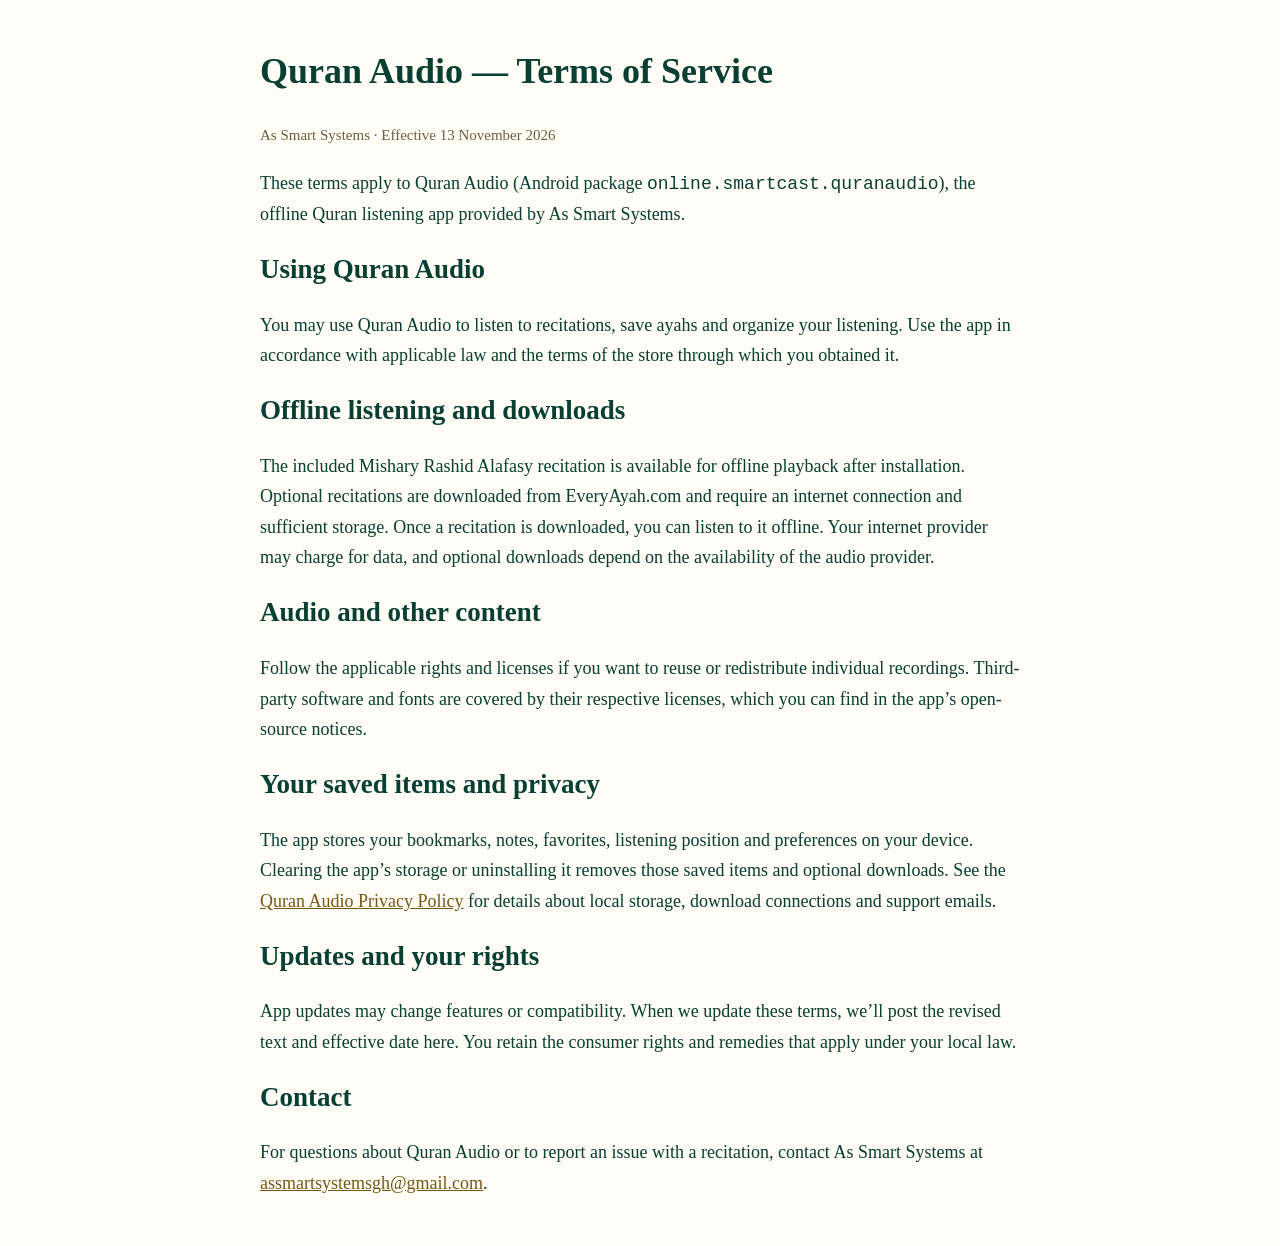
==== terms-of-service.html @ c3255f99 "Add Quran Audio Terms of Service page" ====
<!doctype html>
<html lang="en">
<head>
  <meta charset="utf-8">
  <meta name="viewport" content="width=device-width, initial-scale=1">
  <meta name="description" content="Terms of Service for Quran Audio, the offline Quran listening app from As Smart Systems.">
  <title>Quran Audio — Terms of Service</title>
  <style>body{background:#fffdf5;color:#073f32;font:18px/1.7 Georgia,serif;max-width:760px;margin:48px auto;padding:0 24px}h1,h2{line-height:1.3}a{color:#785717}small{color:#705b40}code{overflow-wrap:anywhere}</style>
</head>
<body>
  <main>
    <h1>Quran Audio — Terms of Service</h1>
    <p><small>As Smart Systems · Effective <time datetime="2026-11-13">13 November 2026</time></small></p>
    <p>These terms apply to Quran Audio (Android package <code>online.smartcast.quranaudio</code>), the offline Quran listening app provided by As Smart Systems.</p>

    <h2>Using Quran Audio</h2>
    <p>You may use Quran Audio to listen to recitations, save ayahs and organize your listening. Use the app in accordance with applicable law and the terms of the store through which you obtained it.</p>

    <h2>Offline listening and downloads</h2>
    <p>The included Mishary Rashid Alafasy recitation is available for offline playback after installation. Optional recitations are downloaded from EveryAyah.com and require an internet connection and sufficient storage. Once a recitation is downloaded, you can listen to it offline. Your internet provider may charge for data, and optional downloads depend on the availability of the audio provider.</p>

    <h2>Audio and other content</h2>
    <p>Follow the applicable rights and licenses if you want to reuse or redistribute individual recordings. Third-party software and fonts are covered by their respective licenses, which you can find in the app’s open-source notices.</p>

    <h2>Your saved items and privacy</h2>
    <p>The app stores your bookmarks, notes, favorites, listening position and preferences on your device. Clearing the app’s storage or uninstalling it removes those saved items and optional downloads. See the <a href="https://skeetergh.github.io/quran-audio-privacy/">Quran Audio Privacy Policy</a> for details about local storage, download connections and support emails.</p>

    <h2>Updates and your rights</h2>
    <p>App updates may change features or compatibility. When we update these terms, we’ll post the revised text and effective date here. You retain the consumer rights and remedies that apply under your local law.</p>

    <h2>Contact</h2>
    <p>For questions about Quran Audio or to report an issue with a recitation, contact As Smart Systems at <a href="mailto:assmartsystemsgh@gmail.com">assmartsystemsgh@gmail.com</a>.</p>
  </main>
</body>
</html>
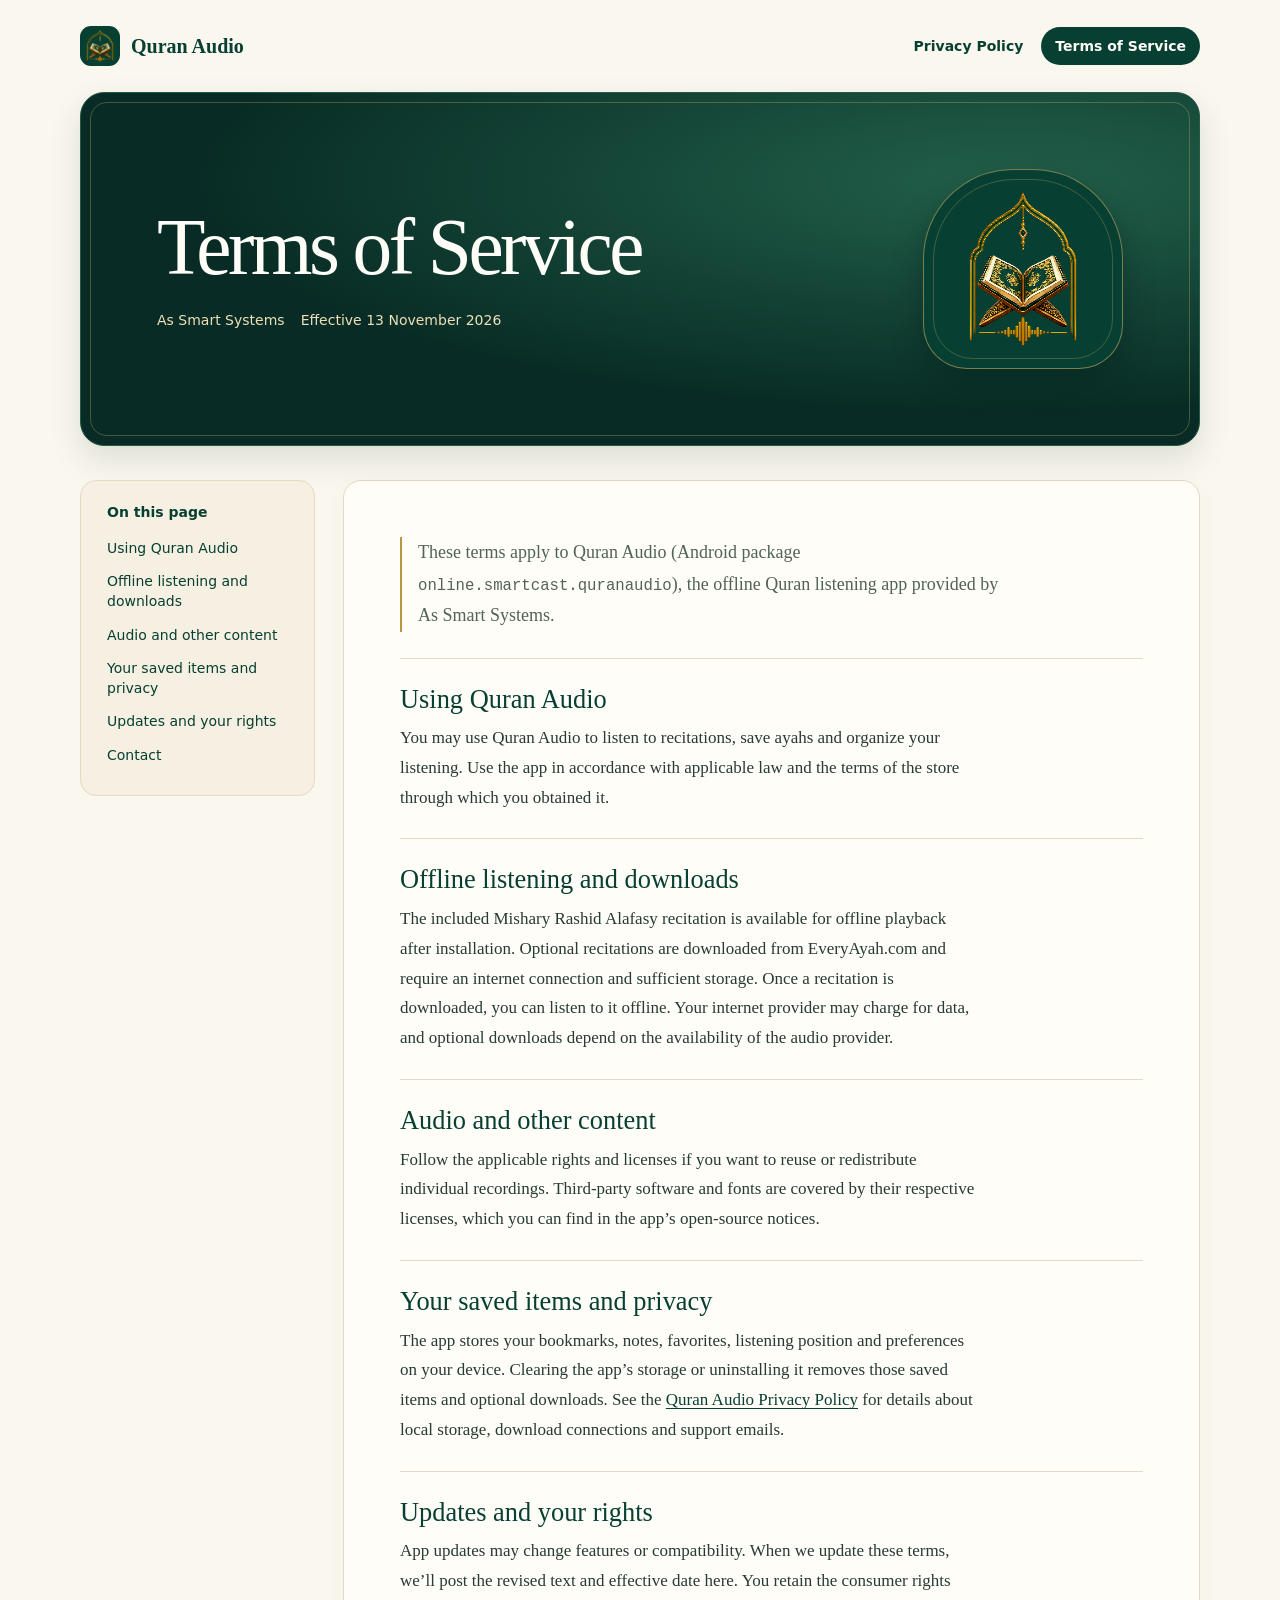
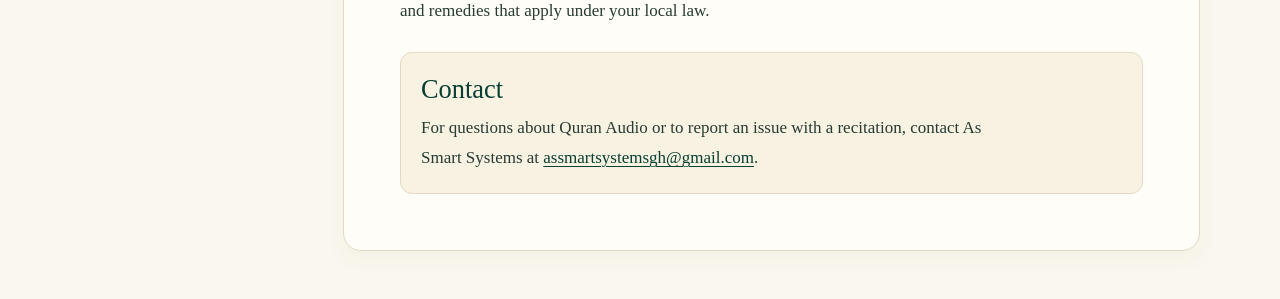
==== commit 28880998: "Redesign Quran Audio privacy and terms pages" ====
--- a/terms-of-service.html
+++ b/terms-of-service.html
@@ -3,33 +3,83 @@
 <head>
   <meta charset="utf-8">
   <meta name="viewport" content="width=device-width, initial-scale=1">
+  <meta name="theme-color" content="#073f32">
   <meta name="description" content="Terms of Service for Quran Audio, the offline Quran listening app from As Smart Systems.">
   <title>Quran Audio — Terms of Service</title>
-  <style>body{background:#fffdf5;color:#073f32;font:18px/1.7 Georgia,serif;max-width:760px;margin:48px auto;padding:0 24px}h1,h2{line-height:1.3}a{color:#785717}small{color:#705b40}code{overflow-wrap:anywhere}</style>
+  <link rel="icon" href="policy-icon.png" type="image/png">
+  <link rel="stylesheet" href="policy.css">
 </head>
 <body>
-  <main>
-    <h1>Quran Audio — Terms of Service</h1>
-    <p><small>As Smart Systems · Effective <time datetime="2026-11-13">13 November 2026</time></small></p>
-    <p>These terms apply to Quran Audio (Android package <code>online.smartcast.quranaudio</code>), the offline Quran listening app provided by As Smart Systems.</p>
+  <a class="skip-link" href="#policy-content">Skip to policy</a>
+  <header class="site-header shell">
+    <div class="brand"><img src="policy-icon.png" alt="" width="40" height="40">Quran Audio</div>
+    <nav class="policy-nav" aria-label="Quran Audio policies">
+      <a href="https://skeetergh.github.io/quran-audio-privacy/">Privacy Policy</a>
+      <a href="https://skeetergh.github.io/quran-audio-privacy/terms-of-service.html" aria-current="page">Terms of Service</a>
+    </nav>
+  </header>
 
-    <h2>Using Quran Audio</h2>
-    <p>You may use Quran Audio to listen to recitations, save ayahs and organize your listening. Use the app in accordance with applicable law and the terms of the store through which you obtained it.</p>
+  <main class="shell" id="policy-content" tabindex="-1">
+    <div class="hero">
+      <div>
+        <h1>Terms of Service</h1>
+        <p class="meta">
+          <span>As Smart Systems</span>
+          <span>Effective <time datetime="2026-11-13">13 November 2026</time></span>
+        </p>
+      </div>
+      <div class="emblem" aria-hidden="true">
+        <img src="policy-icon.png" alt="" width="192" height="192">
+      </div>
+    </div>
 
-    <h2>Offline listening and downloads</h2>
-    <p>The included Mishary Rashid Alafasy recitation is available for offline playback after installation. Optional recitations are downloaded from EveryAyah.com and require an internet connection and sufficient storage. Once a recitation is downloaded, you can listen to it offline. Your internet provider may charge for data, and optional downloads depend on the availability of the audio provider.</p>
+    <div class="policy-layout">
+      <nav class="contents" aria-labelledby="contents-title">
+        <h2 id="contents-title">On this page</h2>
+        <ul>
+          <li><a href="#using-quran-audio">Using Quran Audio</a></li>
+          <li><a href="#offline-listening">Offline listening and downloads</a></li>
+          <li><a href="#audio-and-content">Audio and other content</a></li>
+          <li><a href="#saved-items-and-privacy">Your saved items and privacy</a></li>
+          <li><a href="#updates-and-rights">Updates and your rights</a></li>
+          <li><a href="#contact">Contact</a></li>
+        </ul>
+      </nav>
 
-    <h2>Audio and other content</h2>
-    <p>Follow the applicable rights and licenses if you want to reuse or redistribute individual recordings. Third-party software and fonts are covered by their respective licenses, which you can find in the app’s open-source notices.</p>
+      <article class="policy" aria-label="Terms of Service">
+        <p class="intro">These terms apply to Quran Audio (Android package <code>online.smartcast.quranaudio</code>), the offline Quran listening app provided by As Smart Systems.</p>
 
-    <h2>Your saved items and privacy</h2>
-    <p>The app stores your bookmarks, notes, favorites, listening position and preferences on your device. Clearing the app’s storage or uninstalling it removes those saved items and optional downloads. See the <a href="https://skeetergh.github.io/quran-audio-privacy/">Quran Audio Privacy Policy</a> for details about local storage, download connections and support emails.</p>
+        <section id="using-quran-audio">
+          <h2>Using Quran Audio</h2>
+          <p>You may use Quran Audio to listen to recitations, save ayahs and organize your listening. Use the app in accordance with applicable law and the terms of the store through which you obtained it.</p>
+        </section>
 
-    <h2>Updates and your rights</h2>
-    <p>App updates may change features or compatibility. When we update these terms, we’ll post the revised text and effective date here. You retain the consumer rights and remedies that apply under your local law.</p>
+        <section id="offline-listening">
+          <h2>Offline listening and downloads</h2>
+          <p>The included Mishary Rashid Alafasy recitation is available for offline playback after installation. Optional recitations are downloaded from EveryAyah.com and require an internet connection and sufficient storage. Once a recitation is downloaded, you can listen to it offline. Your internet provider may charge for data, and optional downloads depend on the availability of the audio provider.</p>
+        </section>
 
-    <h2>Contact</h2>
-    <p>For questions about Quran Audio or to report an issue with a recitation, contact As Smart Systems at <a href="mailto:assmartsystemsgh@gmail.com">assmartsystemsgh@gmail.com</a>.</p>
+        <section id="audio-and-content">
+          <h2>Audio and other content</h2>
+          <p>Follow the applicable rights and licenses if you want to reuse or redistribute individual recordings. Third-party software and fonts are covered by their respective licenses, which you can find in the app’s open-source notices.</p>
+        </section>
+
+        <section id="saved-items-and-privacy">
+          <h2>Your saved items and privacy</h2>
+          <p>The app stores your bookmarks, notes, favorites, listening position and preferences on your device. Clearing the app’s storage or uninstalling it removes those saved items and optional downloads. See the <a href="https://skeetergh.github.io/quran-audio-privacy/">Quran Audio Privacy Policy</a> for details about local storage, download connections and support emails.</p>
+        </section>
+
+        <section id="updates-and-rights">
+          <h2>Updates and your rights</h2>
+          <p>App updates may change features or compatibility. When we update these terms, we’ll post the revised text and effective date here. You retain the consumer rights and remedies that apply under your local law.</p>
+        </section>
+
+        <section id="contact" class="contact">
+          <h2>Contact</h2>
+          <p>For questions about Quran Audio or to report an issue with a recitation, contact As Smart Systems at <a href="mailto:assmartsystemsgh@gmail.com">assmartsystemsgh@gmail.com</a>.</p>
+        </section>
+      </article>
+    </div>
   </main>
 </body>
 </html>
--- a/policy.css
+++ b/policy.css
@@ -0,0 +1,229 @@
+:root {
+  color-scheme: light;
+  --ivory: #faf7ee;
+  --paper: #fffdf7;
+  --green: #073f32;
+  --deep-green: #082c25;
+  --gold: #d6b666;
+  --ink: #263b32;
+  --muted: #516357;
+  --line: #e3d9c4;
+  --sans: system-ui, -apple-system, BlinkMacSystemFont, "Segoe UI", sans-serif;
+  --serif: Georgia, "Times New Roman", serif;
+}
+
+*, *::before, *::after { box-sizing: border-box; }
+html { scroll-padding-top: 24px; }
+body {
+  margin: 0;
+  background: var(--ivory);
+  color: var(--ink);
+  font: 1.0625rem/1.75 var(--serif);
+}
+a { color: var(--green); text-underline-offset: 0.2em; }
+a:focus-visible, main:focus-visible {
+  outline: 2px solid #876318;
+  outline-offset: 4px;
+}
+img { display: block; max-width: 100%; }
+code { overflow-wrap: anywhere; font-size: 0.87em; }
+.shell { width: min(1120px, calc(100% - 64px)); margin-inline: auto; }
+.skip-link {
+  position: absolute;
+  z-index: 2;
+  top: 12px;
+  left: 12px;
+  padding: 8px 14px;
+  background: var(--paper);
+  transform: translateY(-150%);
+}
+.skip-link:focus { transform: translateY(0); }
+
+.site-header {
+  display: flex;
+  align-items: center;
+  justify-content: space-between;
+  gap: 16px;
+  padding-block: 26px;
+}
+.brand {
+  display: flex;
+  align-items: center;
+  gap: 11px;
+  color: var(--green);
+  font-size: 1.25rem;
+  font-weight: 700;
+  line-height: 1.2;
+}
+.brand img { width: 40px; height: 40px; border-radius: 11px; }
+.policy-nav {
+  display: flex;
+  flex-wrap: wrap;
+  gap: 4px;
+  font: 600 0.875rem/1.3 var(--sans);
+}
+.policy-nav a {
+  display: block;
+  padding: 10px 14px;
+  border-radius: 999px;
+  text-decoration: none;
+}
+.policy-nav a:hover { background: #eee8d9; }
+.policy-nav a[aria-current="page"] { background: var(--green); color: var(--paper); }
+
+.hero {
+  position: relative;
+  isolation: isolate;
+  display: grid;
+  grid-template-columns: minmax(0, 1fr) clamp(136px, 24vw, 270px);
+  align-items: center;
+  min-height: 304px;
+  gap: clamp(16px, 4vw, 48px);
+  padding: clamp(30px, 6vw, 76px);
+  border: 1px solid #255a48;
+  border-radius: 24px;
+  background: radial-gradient(ellipse at 83% 25%, #22604a, transparent 62%), var(--deep-green);
+  color: var(--paper);
+  box-shadow: 0 14px 32px #173b2920;
+}
+.hero::before {
+  content: "";
+  position: absolute;
+  inset: 9px;
+  z-index: -1;
+  border: 1px solid #d6b66650;
+  border-radius: 17px;
+  pointer-events: none;
+}
+h1, h2, p { margin: 0; }
+.hero h1 {
+  font-size: clamp(2.55rem, 6.2vw, 5.25rem);
+  line-height: 1.02;
+  font-weight: 400;
+  letter-spacing: -0.045em;
+}
+.meta {
+  display: flex;
+  flex-wrap: wrap;
+  gap: 5px 16px;
+  margin-top: 22px;
+  font: 500 0.875rem/1.5 var(--sans);
+  color: #ede0b8;
+}
+.meta time { color: inherit; }
+.emblem {
+  position: relative;
+  display: grid;
+  place-items: center;
+  justify-self: end;
+  width: min(100%, 200px);
+  aspect-ratio: 1;
+  border: 1px solid #d6b6668c;
+  border-radius: 45% 45% 22% 22%;
+  background: #073f32;
+  box-shadow: 0 12px 30px #021b1b59;
+}
+.emblem::after {
+  content: "";
+  position: absolute;
+  inset: 9px;
+  border: 1px solid #d6b66647;
+  border-radius: inherit;
+}
+.emblem img { width: 82%; border-radius: 34%; }
+
+.policy-layout {
+  display: grid;
+  grid-template-columns: minmax(190px, 235px) minmax(0, 1fr);
+  align-items: start;
+  gap: 28px;
+  margin-block: 34px 48px;
+}
+.contents {
+  position: sticky;
+  top: 24px;
+  padding: 22px 18px;
+  border: 1px solid var(--line);
+  border-radius: 16px;
+  background: #f6f0e2;
+}
+.contents h2 {
+  margin: 0 8px 10px;
+  color: var(--green);
+  font: 700 0.875rem/1.35 var(--sans);
+}
+.contents ul { margin: 0; padding: 0; list-style: none; }
+.contents a {
+  display: block;
+  padding: 7px 8px;
+  border-radius: 7px;
+  font: 500 0.875rem/1.4 var(--sans);
+  text-decoration: none;
+}
+.contents a:hover, .contents a:focus-visible { background: #ebe2ce; }
+
+.policy {
+  min-width: 0;
+  padding: clamp(22px, 4.5vw, 56px);
+  border: 1px solid var(--line);
+  border-radius: 18px;
+  background: var(--paper);
+  box-shadow: 0 8px 24px #5343240a;
+}
+.policy p { max-width: 68ch; }
+.intro {
+  padding-inline-start: 16px;
+  border-inline-start: 2px solid #bb953f;
+  color: var(--muted);
+  font-size: 1.125rem;
+}
+.policy section {
+  margin-top: 26px;
+  padding-top: 24px;
+  border-top: 1px solid var(--line);
+}
+.policy section h2 {
+  margin-bottom: 8px;
+  color: var(--green);
+  font-size: clamp(1.3rem, 2.8vw, 1.65rem);
+  line-height: 1.24;
+  font-weight: 400;
+}
+.policy section :any-link { overflow-wrap: anywhere; }
+.policy section:target h2 { text-decoration: underline #bb953f 2px; text-underline-offset: 0.18em; }
+.policy .contact {
+  padding: 20px;
+  border: 1px solid var(--line);
+  border-radius: 12px;
+  background: #f8f2e2;
+}
+
+@media (max-width: 780px) {
+  .shell { width: calc(100% - 36px); }
+  .policy-layout { grid-template-columns: 1fr; gap: 16px; margin-top: 18px; }
+  .contents { position: static; padding: 15px 13px; }
+  .contents ul { display: grid; grid-template-columns: repeat(2, minmax(0, 1fr)); }
+  .hero { min-height: 238px; }
+}
+
+@media (max-width: 510px) {
+  .site-header { align-items: flex-start; flex-direction: column; gap: 12px; padding-block: 16px; }
+  .policy-nav a { padding: 8px 10px; }
+  .hero { grid-template-columns: minmax(0, 1fr); min-height: auto; gap: 16px; border-radius: 18px; padding: 26px; }
+  .hero::before { inset: 6px; border-radius: 13px; }
+  .hero h1 { font-size: clamp(2rem, 10vw, 3.2rem); }
+  .meta { margin-top: 14px; }
+  .emblem { grid-row: 1; justify-self: start; width: 60px; }
+  .emblem::after { inset: 4px; }
+}
+
+@media print {
+  body { background: white; color: black; }
+  .shell { width: 100%; }
+  .site-header, .contents, .emblem, .skip-link, .hero::before { display: none; }
+  .hero, .policy, .policy .contact { display: block; padding: 0; border: 0; background: none; box-shadow: none; color: black; min-height: auto; }
+  .hero h1 { font-size: 28pt; }
+  .meta { color: black; }
+  .policy-layout { display: block; margin-block: 18px; }
+  .policy section h2 { break-after: avoid; }
+}
